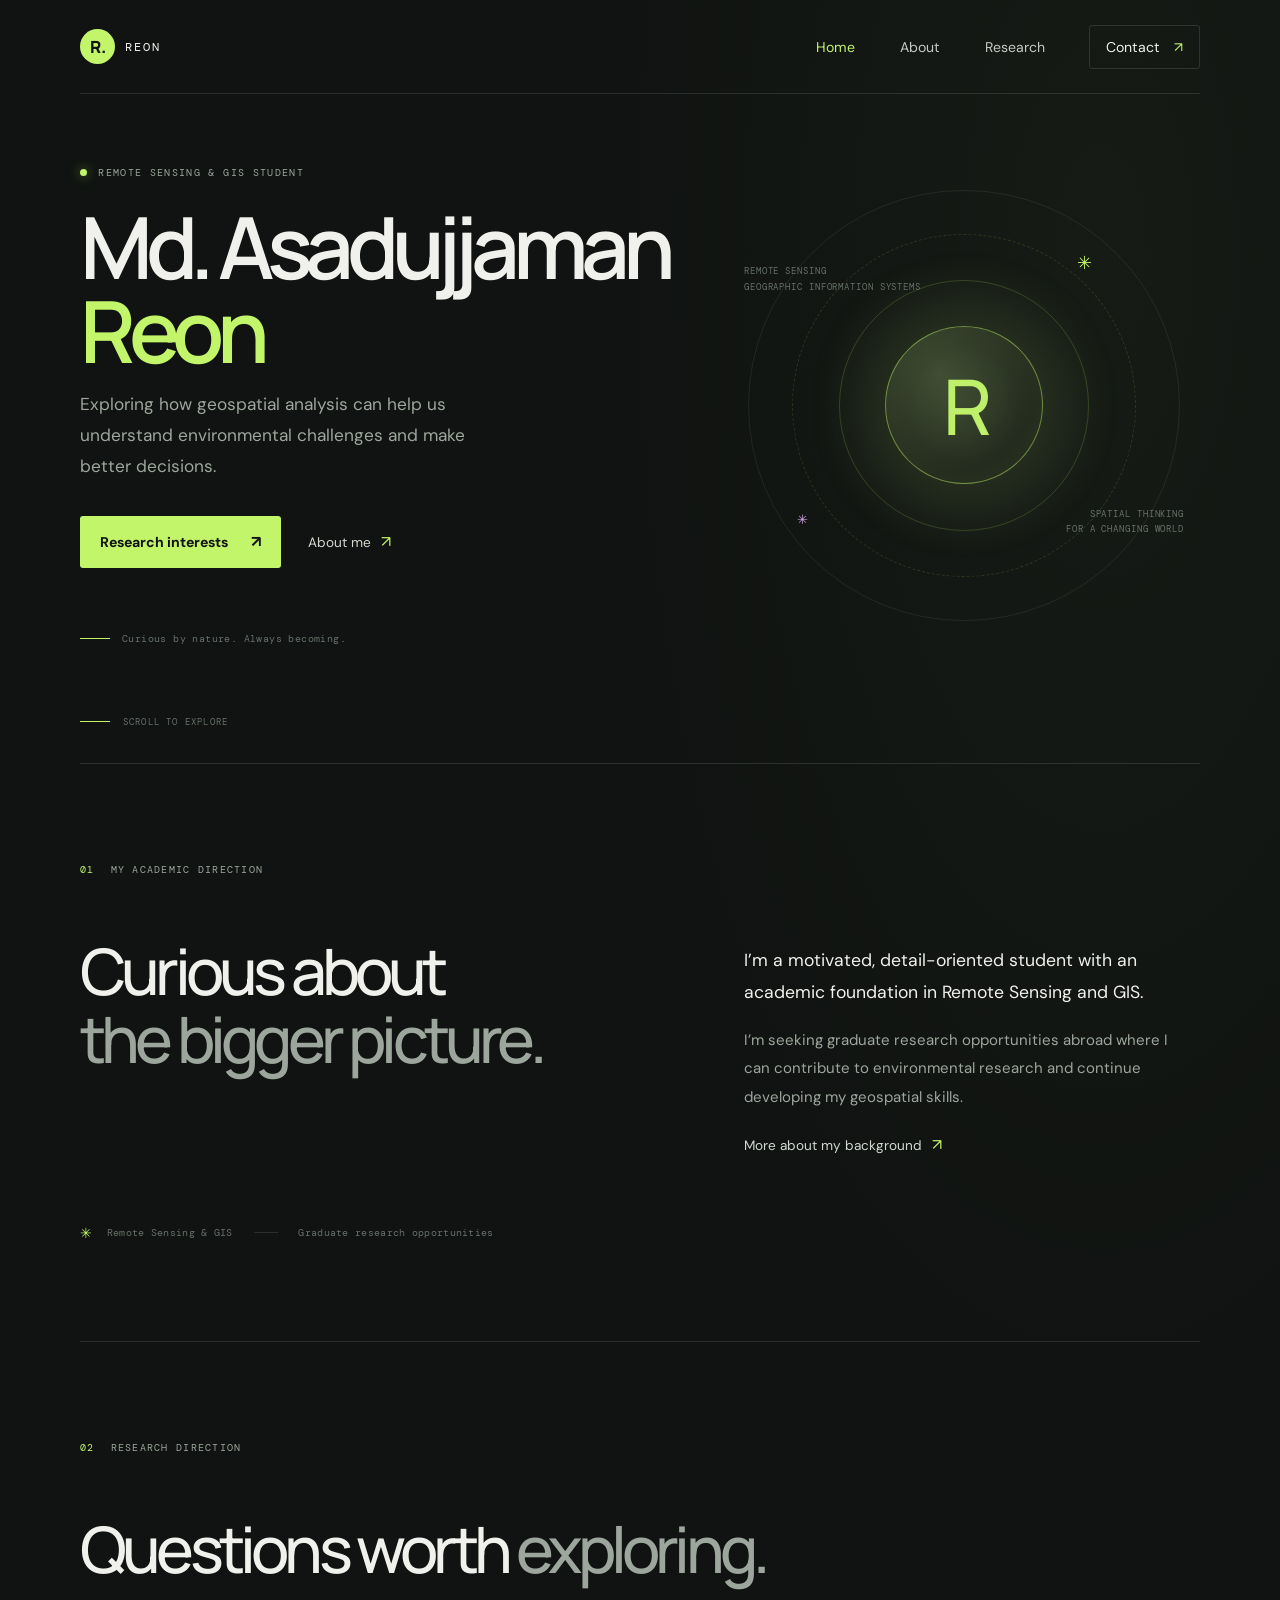
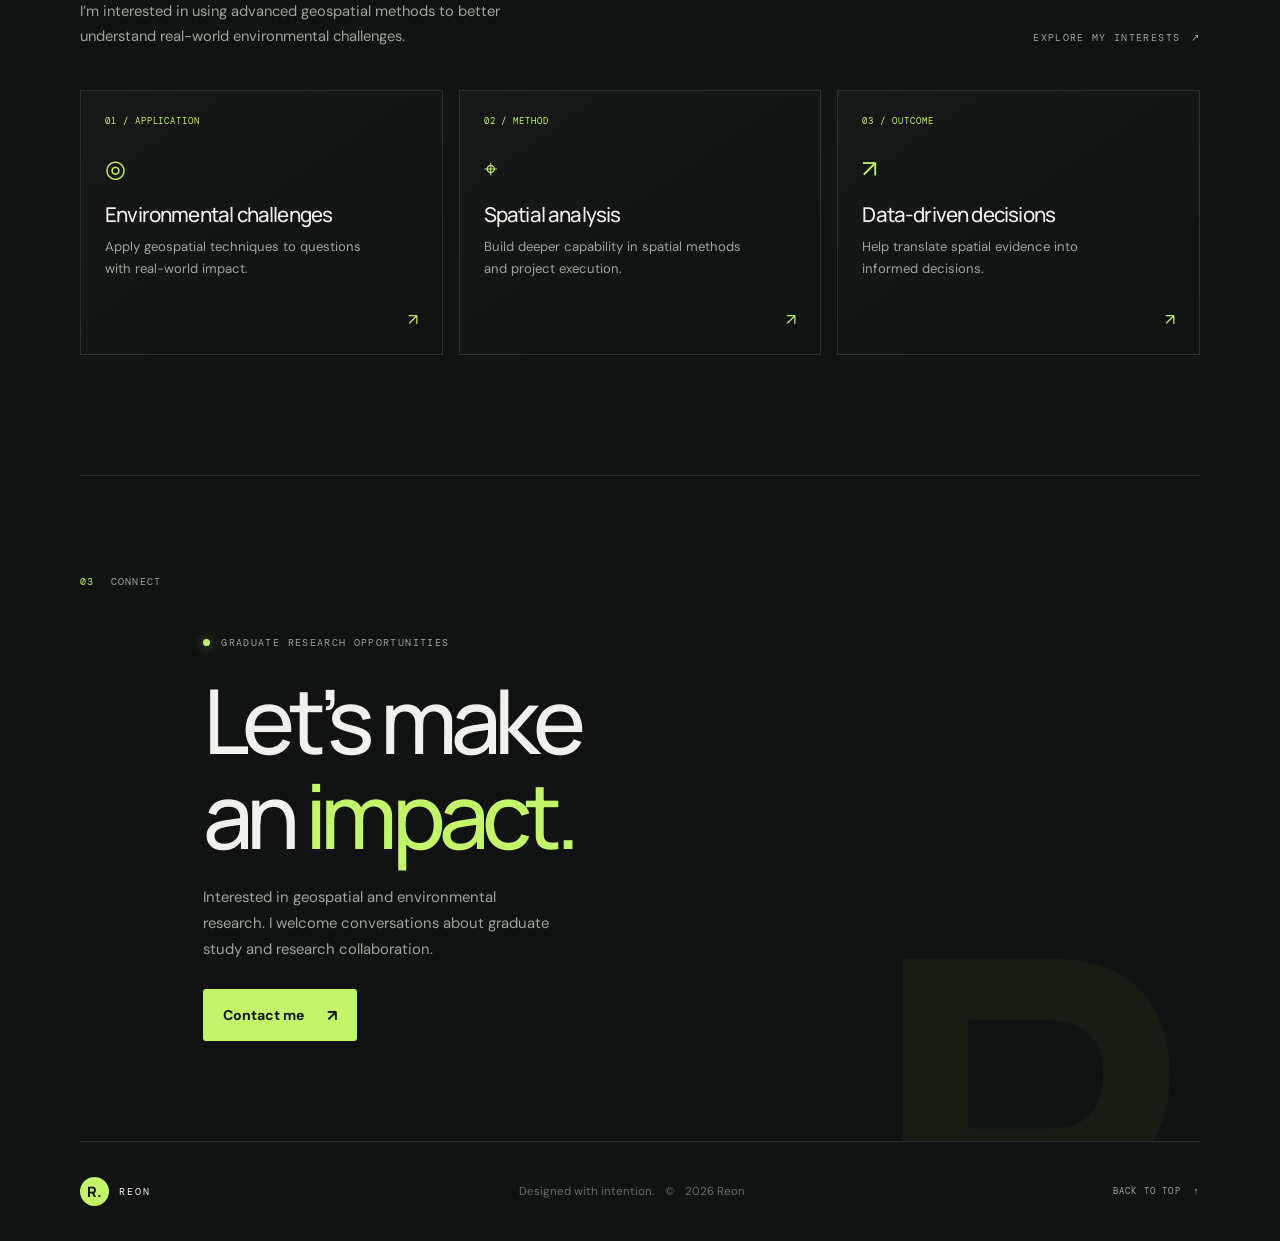
==== index.html @ 2325795f "Create personal GIS portfolio Co-authored-by: Copilot <223556219+Copilot@users.noreply.github.com>" ====
<!doctype html>
<html lang="en">
  <head>
    <meta charset="UTF-8" />
    <meta name="viewport" content="width=device-width, initial-scale=1.0" />
    <meta
      name="description"
      content="The personal portfolio of Md. Asadujjaman Reon."
    />
    <meta name="theme-color" content="#101311" />
    <title>Md. Asadujjaman Reon — Personal Portfolio</title>
    <link rel="preconnect" href="https://fonts.googleapis.com" />
    <link rel="preconnect" href="https://fonts.gstatic.com" crossorigin />
    <link
      href="https://fonts.googleapis.com/css2?family=DM+Mono:wght@400;500&family=DM+Sans:wght@400;500;600;700&family=Manrope:wght@400;500;600;700;800&display=swap"
      rel="stylesheet"
    />
    <link rel="stylesheet" href="styles.css" />
    <script src="script.js" defer></script>
  </head>
  <body>
    <a class="skip-link" href="#main">Skip to content</a>
    <header class="site-header">
      <a class="wordmark" href="index.html" aria-label="Reon, home">
        <span class="wordmark-mark">R.</span>
        <span class="wordmark-name">REON</span>
      </a>
      <button
        class="menu-toggle"
        type="button"
        aria-expanded="false"
        aria-controls="primary-navigation"
        aria-label="Open navigation"
      >
        <span></span>
        <span></span>
      </button>
      <nav class="navigation" id="primary-navigation" aria-label="Main navigation">
        <a href="index.html" aria-current="page">Home</a>
        <a href="about.html">About</a>
        <a href="research.html">Research</a>
        <a class="nav-contact" href="contact.html">Contact <span aria-hidden="true">↗</span></a>
      </nav>
    </header>

    <main id="main">
      <section class="hero section-wrap" id="home" aria-labelledby="hero-title">
        <div class="hero-copy">
          <p class="eyebrow"><span class="status-dot"></span> REMOTE SENSING &amp; GIS STUDENT</p>
          <h1 id="hero-title">Md. Asadujjaman <span>Reon</span></h1>
          <p class="hero-intro">
            Exploring how geospatial analysis can help us understand
            environmental challenges and make better decisions.
          </p>
          <div class="hero-actions">
            <a class="button button-primary" href="research.html">
              Research interests <span aria-hidden="true">↗</span>
            </a>
            <a class="text-link" href="about.html">About me <span aria-hidden="true">↗</span></a>
          </div>
          <div class="hero-note">
            <span class="note-line"></span>
            <span>Curious by nature. Always becoming.</span>
          </div>
        </div>
        <div class="hero-art" aria-hidden="true">
          <div class="art-orbit orbit-one"></div>
          <div class="art-orbit orbit-two"></div>
          <div class="art-orbit orbit-three"></div>
          <div class="art-core"><span>R</span></div>
          <span class="art-star star-one">✳</span>
          <span class="art-star star-two">✳</span>
          <span class="art-coordinate">REMOTE SENSING<br />GEOGRAPHIC INFORMATION SYSTEMS</span>
          <span class="art-caption">SPATIAL THINKING<br />FOR A CHANGING WORLD</span>
        </div>
        <a class="scroll-cue" href="#profile">
          <span class="scroll-cue-line"></span>
          SCROLL TO EXPLORE
        </a>
      </section>

      <section class="about section-wrap section-border" id="profile" aria-labelledby="about-title">
        <div class="section-label">
          <span class="section-index">01</span>
          <span>MY ACADEMIC DIRECTION</span>
        </div>
        <div class="about-content">
          <h2 id="about-title">
            Curious about<br />
            <span>the bigger picture.</span>
          </h2>
          <div class="about-copy">
            <p class="about-lead">
              I’m a motivated, detail-oriented student with an academic
              foundation in Remote Sensing and GIS.
            </p>
            <p>
              I’m seeking graduate research opportunities abroad where I can
              contribute to environmental research and continue developing my
              geospatial skills.
            </p>
            <a class="text-link" href="about.html">More about my background <span aria-hidden="true">↗</span></a>
          </div>
        </div>
        <div class="about-footnote">
          <span class="footnote-mark">✳</span>
          <span>Remote Sensing &amp; GIS</span>
          <span class="footnote-divider"></span>
          <span>Graduate research opportunities</span>
        </div>
      </section>

      <section class="work section-wrap section-border" id="work" aria-labelledby="work-title">
        <div class="section-label">
          <span class="section-index">02</span>
          <span>RESEARCH DIRECTION</span>
        </div>
        <div class="work-heading">
          <div>
            <h2 id="work-title">Questions worth <span>exploring.</span></h2>
            <p class="section-description">
              I’m interested in using advanced geospatial methods to better
              understand real-world environmental challenges.
            </p>
          </div>
          <a class="work-count research-link" href="research.html">
            EXPLORE MY INTERESTS <span aria-hidden="true">↗</span>
          </a>
        </div>
        <div class="focus-grid">
          <a class="focus-card" href="research.html#environment">
            <span class="focus-index">01 / APPLICATION</span>
            <span class="focus-icon" aria-hidden="true">◎</span>
            <h3>Environmental challenges</h3>
            <p>Apply geospatial techniques to questions with real-world impact.</p>
            <span class="focus-arrow" aria-hidden="true">↗</span>
          </a>
          <a class="focus-card" href="research.html#spatial-analysis">
            <span class="focus-index">02 / METHOD</span>
            <span class="focus-icon" aria-hidden="true">⌖</span>
            <h3>Spatial analysis</h3>
            <p>Build deeper capability in spatial methods and project execution.</p>
            <span class="focus-arrow" aria-hidden="true">↗</span>
          </a>
          <a class="focus-card" href="research.html#decision-support">
            <span class="focus-index">03 / OUTCOME</span>
            <span class="focus-icon" aria-hidden="true">↗</span>
            <h3>Data-driven decisions</h3>
            <p>Help translate spatial evidence into informed decisions.</p>
            <span class="focus-arrow" aria-hidden="true">↗</span>
          </a>
        </div>
      </section>

      <section class="contact section-wrap" id="contact" aria-labelledby="contact-title">
        <div class="section-label">
          <span class="section-index">03</span>
          <span>CONNECT</span>
        </div>
        <div class="contact-content">
          <p class="eyebrow"><span class="status-dot"></span> GRADUATE RESEARCH OPPORTUNITIES</p>
          <h2 id="contact-title">Let’s make<br />an <span>impact.</span></h2>
          <p class="contact-copy">
            Interested in geospatial and environmental research. I welcome
            conversations about graduate study and research collaboration.
          </p>
          <a class="button button-primary contact-button" href="contact.html">
            Contact me <span aria-hidden="true">↗</span>
          </a>
        </div>
        <div class="contact-decoration" aria-hidden="true">R.</div>
      </section>
    </main>

    <footer class="site-footer section-wrap">
      <a class="wordmark footer-wordmark" href="index.html">
        <span class="wordmark-mark">R.</span>
        <span class="wordmark-name">REON</span>
      </a>
      <p>Designed with intention. <span>© <span id="current-year"></span> Reon</span></p>
      <a class="back-to-top" href="#home">BACK TO TOP <span aria-hidden="true">↑</span></a>
    </footer>
  </body>
</html>
---- styles.css ----
:root {
  color-scheme: dark;
  --background: #101311;
  --surface: #171b18;
  --surface-light: #202521;
  --text: #f0f1ec;
  --muted: #9da69d;
  --subtle: #667068;
  --accent: #c3f56a;
  --accent-dark: #a4d94c;
  --line: rgba(235, 243, 230, 0.12);
  --mono: "DM Mono", monospace;
  --sans: "DM Sans", sans-serif;
  --display: "Manrope", sans-serif;
}

* {
  box-sizing: border-box;
}

html {
  scroll-behavior: smooth;
  scroll-padding-top: 6rem;
}

body {
  margin: 0;
  background:
    radial-gradient(ellipse at 86% 9%, rgba(108, 132, 85, 0.07), transparent 30rem),
    var(--background);
  color: var(--text);
  font-family: var(--sans);
  -webkit-font-smoothing: antialiased;
}

::selection {
  background: var(--accent);
  color: var(--background);
}

a {
  color: inherit;
  text-decoration: none;
}

button,
a {
  -webkit-tap-highlight-color: transparent;
}

a:focus-visible,
button:focus-visible {
  outline: 2px solid var(--accent);
  outline-offset: 5px;
}

.skip-link {
  position: fixed;
  z-index: 20;
  top: 0.8rem;
  left: 0.8rem;
  padding: 0.75rem 1rem;
  transform: translateY(-160%);
  background: var(--accent);
  color: var(--background);
  font-weight: 700;
}

.skip-link:focus {
  transform: translateY(0);
}

.section-wrap,
.site-header {
  width: min(1120px, calc(100% - 64px));
  margin-inline: auto;
}

.site-header {
  position: relative;
  z-index: 5;
  display: flex;
  height: 94px;
  align-items: center;
  justify-content: space-between;
  border-bottom: 1px solid var(--line);
}

.wordmark {
  display: inline-flex;
  align-items: center;
  gap: 0.6rem;
}

.wordmark-mark {
  display: grid;
  width: 35px;
  height: 35px;
  place-items: center;
  border-radius: 50%;
  background: var(--accent);
  color: var(--background);
  font-family: var(--display);
  font-size: 1.05rem;
  font-weight: 800;
}

.wordmark-name {
  font-family: var(--mono);
  font-size: 0.75rem;
  letter-spacing: 0.19em;
}

.navigation {
  display: flex;
  align-items: center;
  gap: 2.8rem;
  color: #c4cac3;
  font-size: 0.88rem;
}

.navigation a,
.text-link,
.back-to-top {
  transition: color 180ms ease;
}

.navigation a:hover,
.text-link:hover,
.back-to-top:hover {
  color: var(--accent);
}

.navigation a[aria-current="page"] {
  color: var(--accent);
}

.navigation .nav-contact {
  padding: 0.75rem 1rem;
  border: 1px solid var(--line);
  border-radius: 3px;
  color: var(--text);
}

.nav-contact span {
  margin-left: 0.6rem;
  color: var(--accent);
}

.menu-toggle {
  display: none;
}

.hero {
  position: relative;
  display: grid;
  min-height: 655px;
  grid-template-columns: 1.1fr 0.9fr;
  align-items: center;
  padding-block: 4.5rem 6rem;
}

.hero-copy {
  position: relative;
  z-index: 1;
  padding-bottom: 1.4rem;
}

.eyebrow,
.section-label,
.work-count,
.project-meta,
.project-link,
.project-visual-caption,
.scroll-cue,
.back-to-top {
  font-family: var(--mono);
  font-size: 0.65rem;
  letter-spacing: 0.13em;
}

.eyebrow {
  display: flex;
  align-items: center;
  gap: 0.7rem;
  color: var(--muted);
}

.status-dot {
  display: inline-block;
  width: 7px;
  height: 7px;
  flex: 0 0 auto;
  border-radius: 50%;
  background: var(--accent);
  box-shadow: 0 0 12px rgba(195, 245, 106, 0.55);
}

h1,
h2,
h3,
p {
  margin-top: 0;
}

.hero h1 {
  max-width: 720px;
  margin: 1.6rem 0 1rem;
  font-family: var(--display);
  font-size: clamp(3.6rem, 6.7vw, 6.15rem);
  font-weight: 600;
  letter-spacing: -0.085em;
  line-height: 0.98;
}

.hero h1 span,
h2 span {
  color: var(--accent);
}

.hero-intro {
  max-width: 390px;
  margin-bottom: 2.1rem;
  color: var(--muted);
  font-size: 1.08rem;
  line-height: 1.8;
}

.hero-actions {
  display: flex;
  align-items: center;
  gap: 1.7rem;
}

.button {
  display: inline-flex;
  min-height: 52px;
  align-items: center;
  justify-content: center;
  gap: 1.4rem;
  padding: 0 1.2rem;
  border: 1px solid transparent;
  border-radius: 3px;
  font-size: 0.88rem;
  font-weight: 700;
  transition: background 180ms ease, transform 180ms ease;
}

.button:hover {
  transform: translateY(-2px);
}

.button-primary {
  background: var(--accent);
  color: var(--background);
}

.button-primary:hover {
  background: var(--accent-dark);
}

.button span,
.text-link span {
  font-size: 1rem;
}

.text-link {
  color: #d3d8d1;
  font-size: 0.85rem;
}

.text-link span {
  margin-left: 0.35rem;
  color: var(--accent);
}

.hero-note {
  display: flex;
  align-items: center;
  gap: 0.75rem;
  margin-top: 4rem;
  color: var(--subtle);
  font-family: var(--mono);
  font-size: 0.63rem;
  letter-spacing: 0.04em;
}

.note-line {
  width: 30px;
  height: 1px;
  background: var(--accent);
}

.hero-art {
  position: relative;
  display: grid;
  width: min(100%, 440px);
  aspect-ratio: 1;
  justify-self: end;
  place-items: center;
  margin: 0 1rem 1.4rem 0;
}

.hero-art::before {
  position: absolute;
  width: 68%;
  height: 68%;
  border-radius: 50%;
  background: radial-gradient(circle, rgba(162, 202, 110, 0.14), transparent 70%);
  content: "";
}

.art-orbit {
  position: absolute;
  border: 1px solid rgba(195, 245, 106, 0.18);
  border-radius: 50%;
}

.orbit-one {
  width: 57%;
  height: 57%;
}

.orbit-two {
  width: 78%;
  height: 78%;
  border-style: dashed;
  border-color: rgba(195, 245, 106, 0.14);
}

.orbit-three {
  width: 98%;
  height: 98%;
  border-color: rgba(235, 243, 230, 0.08);
}

.art-core {
  display: grid;
  width: 36%;
  height: 36%;
  place-items: center;
  border: 1px solid rgba(195, 245, 106, 0.48);
  border-radius: 50%;
  background: radial-gradient(circle at 34% 30%, #35402d, #171c17 67%);
  box-shadow: 0 0 90px rgba(166, 217, 101, 0.13), inset 0 0 30px rgba(195, 245, 106, 0.07);
}

.art-core span {
  color: var(--accent);
  font-family: var(--display);
  font-size: 4.8rem;
  font-weight: 500;
  letter-spacing: -0.1em;
}

.art-star {
  position: absolute;
  color: var(--accent);
}

.star-one {
  top: 15%;
  right: 21%;
  font-size: 1.15rem;
}

.star-two {
  bottom: 22%;
  left: 12%;
  color: #d0a6e8;
  font-size: 0.8rem;
}

.art-coordinate,
.art-caption {
  position: absolute;
  color: var(--subtle);
  font-family: var(--mono);
  font-size: 0.56rem;
  letter-spacing: 0.1em;
  line-height: 1.7;
}

.art-coordinate {
  top: 18%;
  left: 0;
}

.art-caption {
  right: 0;
  bottom: 20%;
  text-align: right;
}

.scroll-cue {
  position: absolute;
  bottom: 2.2rem;
  left: 0;
  display: flex;
  align-items: center;
  gap: 0.8rem;
  color: var(--subtle);
  font-size: 0.58rem;
}

.scroll-cue-line {
  display: inline-block;
  width: 30px;
  height: 1px;
  background: var(--accent);
}

.section-border {
  border-top: 1px solid var(--line);
}

.about,
.work,
.contact {
  position: relative;
  padding-block: 6.2rem;
}

.section-label {
  display: flex;
  align-items: center;
  gap: 1rem;
  color: var(--muted);
  font-size: 0.61rem;
}

.section-index {
  color: var(--accent);
}

.about-content {
  display: grid;
  grid-template-columns: 1fr 0.78fr;
  gap: 5rem;
  margin: 3.8rem 0 4.3rem;
}

h2 {
  margin-bottom: 0;
  font-family: var(--display);
  font-size: clamp(2.8rem, 5vw, 4.8rem);
  font-weight: 500;
  letter-spacing: -0.075em;
  line-height: 1.06;
}

.about-content h2 span {
  color: var(--muted);
}

.about-copy {
  max-width: 445px;
  padding-top: 0.5rem;
}

.about-copy p {
  color: var(--muted);
  font-size: 0.94rem;
  line-height: 1.9;
}

.about-copy .about-lead {
  color: var(--text);
  font-size: 1.1rem;
  line-height: 1.8;
}

.about-copy .text-link {
  display: inline-block;
  margin-top: 0.45rem;
}

.about-footnote {
  display: flex;
  align-items: center;
  gap: 0.9rem;
  color: var(--subtle);
  font-family: var(--mono);
  font-size: 0.63rem;
  letter-spacing: 0.03em;
}

.footnote-mark {
  color: var(--accent);
  font-size: 0.9rem;
}

.footnote-divider {
  width: 24px;
  height: 1px;
  margin-inline: 0.4rem;
  background: var(--line);
}

.work {
  padding-bottom: 7.5rem;
}

.work-heading {
  display: flex;
  align-items: end;
  justify-content: space-between;
  gap: 2rem;
  margin: 3.8rem 0 2.6rem;
}

.work-heading h2 {
  font-size: clamp(2.8rem, 5vw, 4.25rem);
}

.work-heading h2 span {
  color: var(--muted);
}

.section-description {
  max-width: 440px;
  margin: 1rem 0 0;
  color: var(--muted);
  font-size: 0.92rem;
  line-height: 1.7;
}

.work-count {
  display: flex;
  align-items: center;
  gap: 0.65rem;
  padding-bottom: 0.3rem;
  color: var(--muted);
  white-space: nowrap;
}

.work-count .status-dot {
  width: 6px;
  height: 6px;
}

.project-card {
  display: grid;
  min-height: 310px;
  grid-template-columns: 1.1fr 0.9fr;
  border: 1px solid var(--line);
  background: linear-gradient(110deg, rgba(255, 255, 255, 0.018), transparent 70%);
}

.project-visual {
  position: relative;
  display: grid;
  min-height: 310px;
  overflow: hidden;
  place-items: center;
  background:
    radial-gradient(ellipse at 50% 50%, rgba(151, 185, 105, 0.13), transparent 60%),
    #141815;
}

.project-grid {
  position: absolute;
  inset: 0;
  background-image:
    linear-gradient(rgba(230, 239, 226, 0.035) 1px, transparent 1px),
    linear-gradient(90deg, rgba(230, 239, 226, 0.035) 1px, transparent 1px);
  background-position: center;
  background-size: 36px 36px;
  mask-image: radial-gradient(ellipse at center, black 5%, transparent 76%);
}

.project-shape {
  position: absolute;
  width: 120px;
  height: 120px;
  transform: rotate(45deg);
}

.shape-back {
  border: 1px solid rgba(195, 245, 106, 0.35);
  background: rgba(195, 245, 106, 0.03);
}

.shape-front {
  width: 84px;
  height: 84px;
  border: 1px solid rgba(195, 245, 106, 0.28);
  background: linear-gradient(145deg, rgba(195, 245, 106, 0.12), rgba(195, 245, 106, 0.015));
  box-shadow: 0 0 55px rgba(195, 245, 106, 0.1);
}

.project-symbol {
  position: relative;
  z-index: 1;
  color: var(--accent);
  font-size: 1.7rem;
  font-weight: 300;
}

.project-visual-caption {
  position: absolute;
  bottom: 1.4rem;
  color: var(--subtle);
  font-size: 0.56rem;
}

.project-info {
  align-self: center;
  padding: 3rem 3.3rem;
}

.project-meta {
  display: flex;
  justify-content: space-between;
  color: var(--accent);
  font-size: 0.58rem;
}

.project-info h3 {
  margin: 1.4rem 0 0.7rem;
  font-family: var(--display);
  font-size: 1.55rem;
  font-weight: 500;
  letter-spacing: -0.045em;
  line-height: 1.3;
}

.project-info p {
  margin-bottom: 1.5rem;
  color: var(--muted);
  font-size: 0.84rem;
  line-height: 1.8;
}

.project-link {
  color: var(--subtle);
  font-size: 0.58rem;
}

.project-link span {
  margin-left: 0.5rem;
  color: var(--accent);
}

.contact {
  min-height: 470px;
  overflow: hidden;
  border-top: 1px solid var(--line);
}

.contact-content {
  position: relative;
  z-index: 1;
  width: 65%;
  margin: 3rem 0 0 11%;
}

.contact-content .eyebrow {
  margin-bottom: 1.5rem;
}

.contact h2 {
  font-size: clamp(3.6rem, 7vw, 6rem);
}

.contact-copy {
  max-width: 350px;
  margin: 1.3rem 0 1.7rem;
  color: var(--muted);
  font-size: 0.93rem;
  line-height: 1.75;
}

.contact-button {
  min-width: 150px;
}

.contact-decoration {
  position: absolute;
  right: -3%;
  bottom: -34%;
  color: rgba(195, 245, 106, 0.035);
  font-family: var(--display);
  font-size: clamp(20rem, 38vw, 35rem);
  font-weight: 800;
  letter-spacing: -0.12em;
  line-height: 1;
  pointer-events: none;
}

.site-footer {
  display: flex;
  min-height: 100px;
  align-items: center;
  justify-content: space-between;
  border-top: 1px solid var(--line);
}

.footer-wordmark .wordmark-mark {
  width: 29px;
  height: 29px;
  font-size: 0.9rem;
}

.footer-wordmark .wordmark-name {
  font-size: 0.65rem;
}

.site-footer p {
  margin: 0;
  color: var(--subtle);
  font-size: 0.72rem;
}

.site-footer p span {
  margin-left: 0.5rem;
}

.back-to-top {
  color: var(--muted);
  font-size: 0.57rem;
}

.back-to-top span {
  margin-left: 0.4rem;
  color: var(--accent);
}

.page-hero {
  padding-block: 7rem 6.5rem;
}

.page-hero h1 {
  max-width: 930px;
  margin: 1.6rem 0 1.5rem;
  font-family: var(--display);
  font-size: clamp(3.5rem, 7.3vw, 6.2rem);
  font-weight: 600;
  letter-spacing: -0.085em;
  line-height: 1.02;
}

.page-hero h1 span,
.page-section h2 span,
.contact-panel h2 span {
  color: var(--accent);
}

.page-lead {
  max-width: 690px;
  margin: 0;
  color: var(--muted);
  font-size: 1.12rem;
  line-height: 1.8;
}

.page-section {
  padding-block: 5rem 6rem;
}

.page-split {
  display: grid;
  grid-template-columns: 1fr 0.82fr;
  align-items: start;
  gap: 5rem;
  margin-top: 3.5rem;
}

.page-split h2,
.page-section .section-heading {
  font-size: clamp(2.7rem, 4.7vw, 4.25rem);
}

.page-copy p {
  color: var(--muted);
  font-size: 0.96rem;
  line-height: 1.9;
}

.page-copy p:first-child {
  color: #d7dcd5;
}

.page-copy .text-link {
  display: inline-block;
  margin-top: 0.5rem;
}

.page-section .section-heading {
  margin: 2.7rem 0;
}

.profile-grid,
.research-grid {
  display: grid;
  grid-template-columns: repeat(3, minmax(0, 1fr));
  gap: 1rem;
  margin-top: 2.7rem;
}

.profile-card,
.research-card {
  position: relative;
  min-height: 225px;
  padding: 1.6rem;
  border: 1px solid var(--line);
  background: linear-gradient(145deg, rgba(255, 255, 255, 0.025), transparent 80%);
}

.focus-index {
  color: var(--accent);
  font-family: var(--mono);
  font-size: 0.59rem;
  letter-spacing: 0.1em;
}

.profile-card h3,
.research-card h3 {
  margin: 2.5rem 0 0.65rem;
  font-family: var(--display);
  font-size: 1.28rem;
  font-weight: 500;
  letter-spacing: -0.045em;
}

.profile-card p,
.research-card > p:last-child {
  margin-bottom: 0;
  color: var(--muted);
  font-size: 0.84rem;
  line-height: 1.8;
}

.page-button {
  margin-top: 2rem;
}

.focus-grid {
  display: grid;
  grid-template-columns: repeat(3, minmax(0, 1fr));
  gap: 1rem;
}

.focus-card {
  position: relative;
  display: flex;
  min-height: 265px;
  flex-direction: column;
  align-items: flex-start;
  padding: 1.5rem;
  border: 1px solid var(--line);
  background: linear-gradient(145deg, rgba(255, 255, 255, 0.025), transparent 80%);
  transition: border-color 180ms ease, transform 180ms ease;
}

.focus-card:hover {
  transform: translateY(-4px);
  border-color: rgba(195, 245, 106, 0.4);
}

.focus-icon {
  margin-top: 1.6rem;
  color: var(--accent);
  font-size: 1.5rem;
}

.focus-card h3 {
  margin: 1rem 0 0.5rem;
  font-family: var(--display);
  font-size: 1.28rem;
  font-weight: 500;
  letter-spacing: -0.04em;
}

.focus-card p {
  max-width: 270px;
  margin-bottom: 1.3rem;
  color: var(--muted);
  font-size: 0.82rem;
  line-height: 1.7;
}

.focus-arrow {
  position: absolute;
  right: 1.5rem;
  bottom: 1.5rem;
  color: var(--accent);
}

.research-card {
  min-height: 280px;
  scroll-margin-top: 6rem;
}

.research-number {
  position: absolute;
  top: 1rem;
  right: 1.2rem;
  color: rgba(195, 245, 106, 0.2);
  font-family: var(--display);
  font-size: 2.2rem;
  letter-spacing: -0.08em;
}

.research-card .focus-index {
  margin: 1.8rem 0 0;
}

.research-card h3 {
  margin-top: 1.2rem;
}

.research-approach {
  padding-block: 5rem 7rem;
  border-top: 1px solid var(--line);
}

.contact-panel {
  display: grid;
  grid-template-columns: 1fr 0.52fr;
  gap: 4rem;
  padding-block: 5rem 7rem;
}

.contact-details h2 {
  max-width: 620px;
  margin: 3rem 0 1.2rem;
  font-size: clamp(2.8rem, 5vw, 4.5rem);
}

.contact-details > p {
  max-width: 500px;
  color: var(--muted);
  font-size: 0.94rem;
  line-height: 1.8;
}

.email-link {
  display: flex;
  width: fit-content;
  align-items: center;
  gap: 1rem;
  margin-top: 2rem;
  color: var(--accent);
  font-family: var(--mono);
  font-size: clamp(0.9rem, 2vw, 1.15rem);
}

.email-link span:last-child {
  font-family: var(--sans);
}

.contact-side {
  align-self: end;
  padding: 1.5rem;
  border: 1px solid var(--line);
  background: var(--surface);
}

.contact-side p {
  margin: 1.2rem 0;
  color: #d6dbd4;
  font-size: 0.9rem;
  line-height: 2;
}

.contact-side .text-link {
  font-size: 0.78rem;
}

@media (max-width: 800px) {
  .section-wrap,
  .site-header {
    width: min(100% - 44px, 620px);
  }

  .site-header {
    height: 78px;
  }

  .navigation {
    gap: 1.5rem;
  }

  .hero {
    min-height: auto;
    grid-template-columns: 1fr 0.7fr;
    padding-block: 5.2rem 6rem;
  }

  .hero h1 {
    font-size: clamp(3.5rem, 9vw, 5rem);
  }

  .hero-art {
    width: 100%;
    margin-right: 0;
  }

  .art-core span {
    font-size: 3.5rem;
  }

  .about,
  .work,
  .contact {
    padding-block: 5rem;
  }

  .about-content {
    gap: 2.5rem;
  }

  .page-split {
    gap: 2.5rem;
  }

  .project-card {
    grid-template-columns: 1fr 1fr;
  }

  .project-info {
    padding: 2rem;
  }

  .contact-content {
    margin-left: 5%;
  }

  .contact-panel {
    grid-template-columns: 1fr 0.7fr;
    gap: 2rem;
  }
}

@media (max-width: 600px) {
  .section-wrap,
  .site-header {
    width: calc(100% - 40px);
  }

  .site-header {
    height: 72px;
  }

  .menu-toggle {
    z-index: 2;
    display: flex;
    width: 42px;
    height: 42px;
    flex-direction: column;
    align-items: center;
    justify-content: center;
    gap: 6px;
    border: 1px solid var(--line);
    border-radius: 3px;
    background: transparent;
    cursor: pointer;
  }

  .menu-toggle span {
    width: 16px;
    height: 1px;
    background: var(--text);
    transition: transform 180ms ease;
  }

  .menu-toggle[aria-expanded="true"] span:first-child {
    transform: translateY(3.5px) rotate(45deg);
  }

  .menu-toggle[aria-expanded="true"] span:last-child {
    transform: translateY(-3.5px) rotate(-45deg);
  }

  .navigation {
    position: absolute;
    top: calc(100% + 1px);
    right: 0;
    left: 0;
    display: none;
    align-items: stretch;
    gap: 0;
    padding: 0.5rem 1rem 1rem;
    border: 1px solid var(--line);
    border-top: 0;
    background: #141815;
  }

  .navigation.is-open {
    display: flex;
    flex-direction: column;
  }

  .navigation a {
    padding: 0.9rem 0.2rem;
  }

  .navigation .nav-contact {
    margin-top: 0.5rem;
    padding: 0.85rem 0.7rem;
  }

  .hero {
    display: flex;
    min-height: unset;
    flex-direction: column;
    align-items: stretch;
    padding-block: 4.5rem 5.5rem;
  }

  .page-hero {
    padding-block: 4.5rem 4rem;
  }

  .page-hero h1 {
    font-size: clamp(2.7rem, 12vw, 4.7rem);
  }

  .hero-copy {
    padding: 0;
  }

  .hero h1 {
    max-width: 520px;
    margin-top: 1.4rem;
    font-size: clamp(3rem, 14vw, 5.2rem);
  }

  .hero-intro {
    max-width: 350px;
    font-size: 1rem;
  }

  .hero-actions {
    flex-wrap: wrap;
    gap: 1rem 1.4rem;
  }

  .hero-note {
    margin-top: 2.7rem;
  }

  .hero-art {
    width: min(82vw, 350px);
    align-self: center;
    margin: 2.6rem 0 0;
  }

  .art-coordinate {
    left: 2%;
  }

  .art-core span {
    font-size: 3.5rem;
  }

  .scroll-cue {
    bottom: 1.7rem;
  }

  .about,
  .work,
  .contact {
    padding-block: 4rem;
  }

  .about-content {
    grid-template-columns: 1fr;
    gap: 1.5rem;
    margin: 2.7rem 0 2.5rem;
  }

  .page-section {
    padding-block: 4rem;
  }

  .page-split {
    grid-template-columns: 1fr;
    gap: 1.5rem;
    margin-top: 2.7rem;
  }

  .page-split h2,
  .page-section .section-heading {
    font-size: clamp(2.7rem, 11vw, 3.8rem);
  }

  .profile-grid,
  .research-grid,
  .focus-grid {
    grid-template-columns: 1fr;
    gap: 0.8rem;
  }

  .profile-card,
  .research-card {
    min-height: 0;
    padding: 1.4rem;
  }

  .profile-card h3 {
    margin-top: 1.8rem;
  }

  .research-card .focus-index {
    margin-top: 1.1rem;
  }

  .research-card h3 {
    margin-top: 0.8rem;
  }

  .focus-card {
    min-height: 220px;
  }

  .contact-panel {
    grid-template-columns: 1fr;
    gap: 2.5rem;
    padding-block: 4rem 5rem;
  }

  .contact-details h2 {
    margin-top: 2.5rem;
    font-size: clamp(2.8rem, 11vw, 4rem);
  }

  .contact-side {
    align-self: stretch;
  }

  h2,
  .work-heading h2 {
    font-size: clamp(2.8rem, 12vw, 4rem);
  }

  .about-copy {
    max-width: 500px;
  }

  .about-footnote {
    flex-wrap: wrap;
    gap: 0.7rem;
    font-size: 0.58rem;
  }

  .footnote-divider {
    margin-inline: 0.15rem;
  }

  .work-heading {
    align-items: start;
    flex-direction: column;
    gap: 1.2rem;
    margin: 2.7rem 0 1.7rem;
  }

  .work-heading h2 {
    font-size: clamp(2.8rem, 11vw, 3.8rem);
  }

  .project-card {
    grid-template-columns: 1fr;
  }

  .project-visual {
    min-height: 235px;
  }

  .project-info {
    padding: 1.9rem 1.5rem 2rem;
  }

  .project-info h3 {
    font-size: 1.4rem;
  }

  .contact {
    min-height: 430px;
  }

  .contact-content {
    width: 100%;
    margin: 2.8rem 0 0;
  }

  .contact h2 {
    font-size: clamp(3.4rem, 15vw, 5.2rem);
  }

  .contact-decoration {
    right: -14%;
    bottom: -17%;
    font-size: 20rem;
  }

  .site-footer {
    min-height: 120px;
    flex-wrap: wrap;
    gap: 0.6rem 1rem;
    padding-block: 1.2rem;
  }

  .site-footer p {
    order: 1;
    width: 100%;
  }
}

@media (prefers-reduced-motion: reduce) {
  *,
  *::before,
  *::after {
    scroll-behavior: auto !important;
    transition-duration: 0.01ms !important;
  }
}
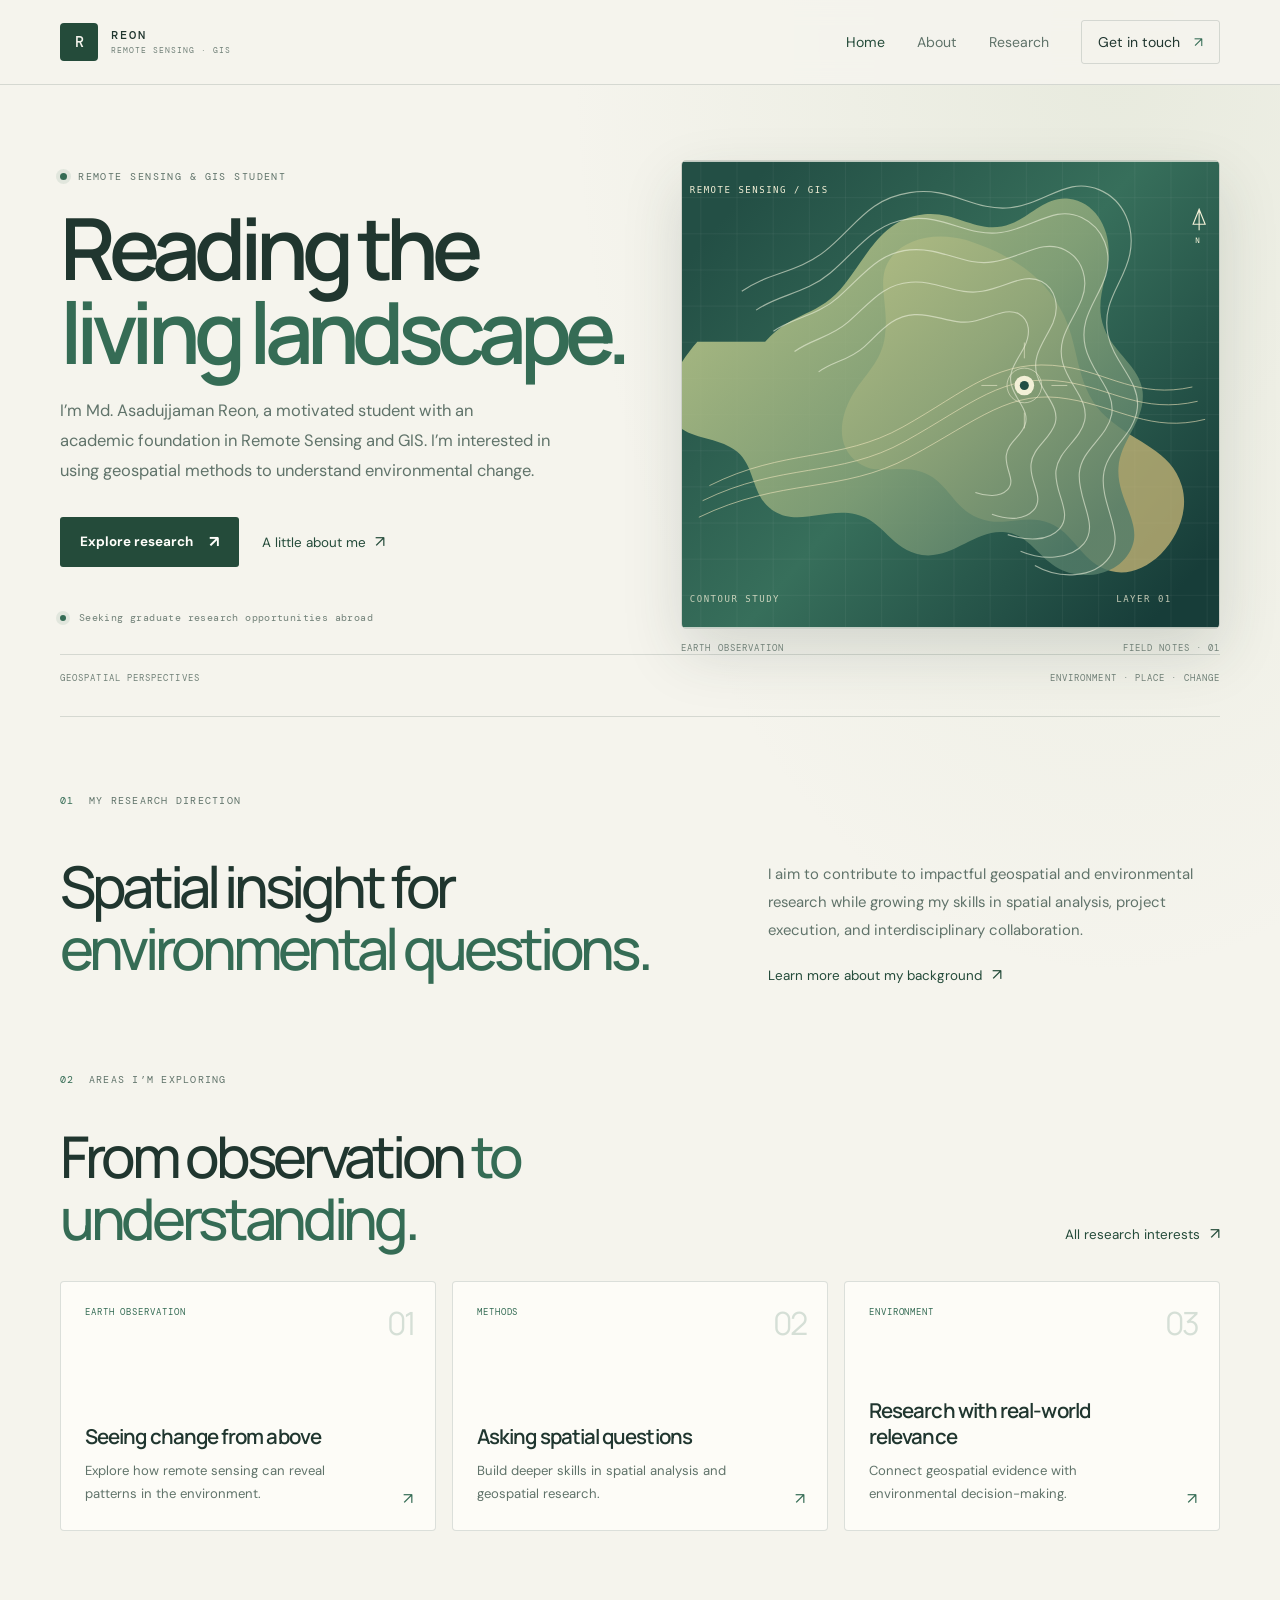
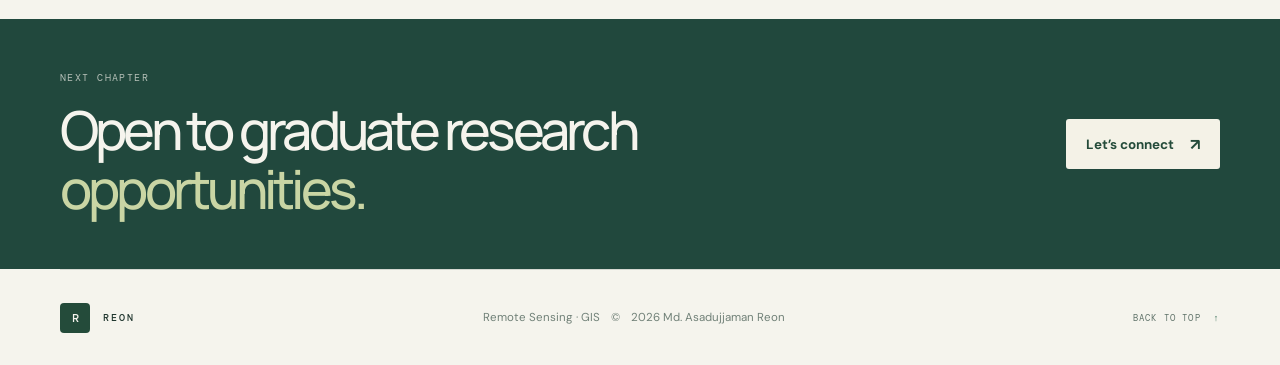
==== commit 7b91c287: "Redesign GIS portfolio with clean routes Co-authored-by: Copilot <223556219+Copilot@users.noreply.gi" ====
--- a/index.html
+++ b/index.html
@@ -3,182 +3,111 @@
   <head>
     <meta charset="UTF-8" />
     <meta name="viewport" content="width=device-width, initial-scale=1.0" />
-    <meta
-      name="description"
-      content="The personal portfolio of Md. Asadujjaman Reon."
-    />
-    <meta name="theme-color" content="#101311" />
-    <title>Md. Asadujjaman Reon — Personal Portfolio</title>
+    <meta name="description" content="Md. Asadujjaman Reon — Remote Sensing and GIS student interested in geospatial approaches to environmental research." />
+    <meta name="theme-color" content="#f5f4ed" />
+    <title>Md. Asadujjaman Reon — Remote Sensing &amp; GIS</title>
     <link rel="preconnect" href="https://fonts.googleapis.com" />
     <link rel="preconnect" href="https://fonts.gstatic.com" crossorigin />
-    <link
-      href="https://fonts.googleapis.com/css2?family=DM+Mono:wght@400;500&family=DM+Sans:wght@400;500;600;700&family=Manrope:wght@400;500;600;700;800&display=swap"
-      rel="stylesheet"
-    />
+    <link href="https://fonts.googleapis.com/css2?family=DM+Mono:wght@400;500&family=DM+Sans:wght@400;500;600;700&family=Manrope:wght@400;500;600;700;800&display=swap" rel="stylesheet" />
     <link rel="stylesheet" href="styles.css" />
     <script src="script.js" defer></script>
   </head>
   <body>
     <a class="skip-link" href="#main">Skip to content</a>
     <header class="site-header">
-      <a class="wordmark" href="index.html" aria-label="Reon, home">
-        <span class="wordmark-mark">R.</span>
-        <span class="wordmark-name">REON</span>
-      </a>
-      <button
-        class="menu-toggle"
-        type="button"
-        aria-expanded="false"
-        aria-controls="primary-navigation"
-        aria-label="Open navigation"
-      >
-        <span></span>
-        <span></span>
-      </button>
-      <nav class="navigation" id="primary-navigation" aria-label="Main navigation">
-        <a href="index.html" aria-current="page">Home</a>
-        <a href="about.html">About</a>
-        <a href="research.html">Research</a>
-        <a class="nav-contact" href="contact.html">Contact <span aria-hidden="true">↗</span></a>
-      </nav>
+      <div class="header-inner">
+        <a class="wordmark" href="./" aria-label="Reon, home">
+          <span class="wordmark-mark">R</span>
+          <span class="wordmark-copy"><span class="wordmark-name">REON</span><span class="wordmark-field">REMOTE SENSING · GIS</span></span>
+        </a>
+        <button class="menu-toggle" type="button" aria-expanded="false" aria-controls="primary-navigation" aria-label="Open navigation"><span></span><span></span></button>
+        <nav class="navigation" id="primary-navigation" aria-label="Main navigation">
+          <a href="./" aria-current="page">Home</a>
+          <a href="about/">About</a>
+          <a href="research/">Research</a>
+          <a class="nav-contact" href="contact/">Get in touch <span aria-hidden="true">↗</span></a>
+        </nav>
+      </div>
     </header>
 
     <main id="main">
-      <section class="hero section-wrap" id="home" aria-labelledby="hero-title">
-        <div class="hero-copy">
+      <section class="home-hero section-wrap" aria-labelledby="hero-title">
+        <div class="home-copy">
           <p class="eyebrow"><span class="status-dot"></span> REMOTE SENSING &amp; GIS STUDENT</p>
-          <h1 id="hero-title">Md. Asadujjaman <span>Reon</span></h1>
-          <p class="hero-intro">
-            Exploring how geospatial analysis can help us understand
-            environmental challenges and make better decisions.
+          <h1 id="hero-title">Reading the<br /><span>living landscape.</span></h1>
+          <p class="home-intro">
+            I’m Md. Asadujjaman Reon, a motivated student with an academic
+            foundation in Remote Sensing and GIS. I’m interested in using
+            geospatial methods to understand environmental change.
           </p>
           <div class="hero-actions">
-            <a class="button button-primary" href="research.html">
-              Research interests <span aria-hidden="true">↗</span>
-            </a>
-            <a class="text-link" href="about.html">About me <span aria-hidden="true">↗</span></a>
+            <a class="button button-primary" href="research/">Explore research <span aria-hidden="true">↗</span></a>
+            <a class="text-link" href="about/">A little about me <span aria-hidden="true">↗</span></a>
           </div>
-          <div class="hero-note">
-            <span class="note-line"></span>
-            <span>Curious by nature. Always becoming.</span>
-          </div>
+          <div class="availability-note"><span class="status-dot"></span> Seeking graduate research opportunities abroad</div>
         </div>
-        <div class="hero-art" aria-hidden="true">
-          <div class="art-orbit orbit-one"></div>
-          <div class="art-orbit orbit-two"></div>
-          <div class="art-orbit orbit-three"></div>
-          <div class="art-core"><span>R</span></div>
-          <span class="art-star star-one">✳</span>
-          <span class="art-star star-two">✳</span>
-          <span class="art-coordinate">REMOTE SENSING<br />GEOGRAPHIC INFORMATION SYSTEMS</span>
-          <span class="art-caption">SPATIAL THINKING<br />FOR A CHANGING WORLD</span>
-        </div>
-        <a class="scroll-cue" href="#profile">
-          <span class="scroll-cue-line"></span>
-          SCROLL TO EXPLORE
-        </a>
+        <figure class="geo-visual">
+          <img src="assets/topographic-field.svg" alt="Illustrated satellite-style map with topographic contours and a geospatial grid" />
+          <figcaption><span>EARTH OBSERVATION</span><span>FIELD NOTES · 01</span></figcaption>
+        </figure>
+        <div class="hero-foot"><span>GEOSPATIAL PERSPECTIVES</span><span>ENVIRONMENT · PLACE · CHANGE</span></div>
       </section>
 
-      <section class="about section-wrap section-border" id="profile" aria-labelledby="about-title">
-        <div class="section-label">
-          <span class="section-index">01</span>
-          <span>MY ACADEMIC DIRECTION</span>
-        </div>
-        <div class="about-content">
-          <h2 id="about-title">
-            Curious about<br />
-            <span>the bigger picture.</span>
-          </h2>
-          <div class="about-copy">
-            <p class="about-lead">
-              I’m a motivated, detail-oriented student with an academic
-              foundation in Remote Sensing and GIS.
+      <section class="intro-section section-wrap" aria-labelledby="intro-title">
+        <div class="section-label"><span class="section-index">01</span><span>MY RESEARCH DIRECTION</span></div>
+        <div class="intro-grid">
+          <h2 id="intro-title">Spatial insight for <span>environmental questions.</span></h2>
+          <div class="intro-copy">
+            <p>
+              I aim to contribute to impactful geospatial and environmental
+              research while growing my skills in spatial analysis, project
+              execution, and interdisciplinary collaboration.
             </p>
-            <p>
-              I’m seeking graduate research opportunities abroad where I can
-              contribute to environmental research and continue developing my
-              geospatial skills.
-            </p>
-            <a class="text-link" href="about.html">More about my background <span aria-hidden="true">↗</span></a>
+            <a class="text-link" href="about/">Learn more about my background <span aria-hidden="true">↗</span></a>
           </div>
-        </div>
-        <div class="about-footnote">
-          <span class="footnote-mark">✳</span>
-          <span>Remote Sensing &amp; GIS</span>
-          <span class="footnote-divider"></span>
-          <span>Graduate research opportunities</span>
         </div>
       </section>
 
-      <section class="work section-wrap section-border" id="work" aria-labelledby="work-title">
-        <div class="section-label">
-          <span class="section-index">02</span>
-          <span>RESEARCH DIRECTION</span>
+      <section class="interest-section section-wrap" aria-labelledby="interests-title">
+        <div class="section-label"><span class="section-index">02</span><span>AREAS I’M EXPLORING</span></div>
+        <div class="interest-heading">
+          <h2 id="interests-title">From observation <span>to understanding.</span></h2>
+          <a class="text-link" href="research/">All research interests <span aria-hidden="true">↗</span></a>
         </div>
-        <div class="work-heading">
-          <div>
-            <h2 id="work-title">Questions worth <span>exploring.</span></h2>
-            <p class="section-description">
-              I’m interested in using advanced geospatial methods to better
-              understand real-world environmental challenges.
-            </p>
-          </div>
-          <a class="work-count research-link" href="research.html">
-            EXPLORE MY INTERESTS <span aria-hidden="true">↗</span>
+        <div class="interest-grid">
+          <a class="interest-card" href="research/#earth-observation">
+            <span class="interest-number">01</span><span class="interest-tag">EARTH OBSERVATION</span>
+            <h3>Seeing change from above</h3>
+            <p>Explore how remote sensing can reveal patterns in the environment.</p>
+            <span class="interest-arrow" aria-hidden="true">↗</span>
           </a>
-        </div>
-        <div class="focus-grid">
-          <a class="focus-card" href="research.html#environment">
-            <span class="focus-index">01 / APPLICATION</span>
-            <span class="focus-icon" aria-hidden="true">◎</span>
-            <h3>Environmental challenges</h3>
-            <p>Apply geospatial techniques to questions with real-world impact.</p>
-            <span class="focus-arrow" aria-hidden="true">↗</span>
+          <a class="interest-card" href="research/#spatial-analysis">
+            <span class="interest-number">02</span><span class="interest-tag">METHODS</span>
+            <h3>Asking spatial questions</h3>
+            <p>Build deeper skills in spatial analysis and geospatial research.</p>
+            <span class="interest-arrow" aria-hidden="true">↗</span>
           </a>
-          <a class="focus-card" href="research.html#spatial-analysis">
-            <span class="focus-index">02 / METHOD</span>
-            <span class="focus-icon" aria-hidden="true">⌖</span>
-            <h3>Spatial analysis</h3>
-            <p>Build deeper capability in spatial methods and project execution.</p>
-            <span class="focus-arrow" aria-hidden="true">↗</span>
-          </a>
-          <a class="focus-card" href="research.html#decision-support">
-            <span class="focus-index">03 / OUTCOME</span>
-            <span class="focus-icon" aria-hidden="true">↗</span>
-            <h3>Data-driven decisions</h3>
-            <p>Help translate spatial evidence into informed decisions.</p>
-            <span class="focus-arrow" aria-hidden="true">↗</span>
+          <a class="interest-card" href="research/#environment">
+            <span class="interest-number">03</span><span class="interest-tag">ENVIRONMENT</span>
+            <h3>Research with real-world relevance</h3>
+            <p>Connect geospatial evidence with environmental decision-making.</p>
+            <span class="interest-arrow" aria-hidden="true">↗</span>
           </a>
         </div>
       </section>
 
-      <section class="contact section-wrap" id="contact" aria-labelledby="contact-title">
-        <div class="section-label">
-          <span class="section-index">03</span>
-          <span>CONNECT</span>
+      <section class="opportunity-band">
+        <div class="opportunity-inner section-wrap">
+          <div><p class="eyebrow">NEXT CHAPTER</p><h2>Open to graduate research <span>opportunities.</span></h2></div>
+          <a class="button button-light" href="contact/">Let’s connect <span aria-hidden="true">↗</span></a>
         </div>
-        <div class="contact-content">
-          <p class="eyebrow"><span class="status-dot"></span> GRADUATE RESEARCH OPPORTUNITIES</p>
-          <h2 id="contact-title">Let’s make<br />an <span>impact.</span></h2>
-          <p class="contact-copy">
-            Interested in geospatial and environmental research. I welcome
-            conversations about graduate study and research collaboration.
-          </p>
-          <a class="button button-primary contact-button" href="contact.html">
-            Contact me <span aria-hidden="true">↗</span>
-          </a>
-        </div>
-        <div class="contact-decoration" aria-hidden="true">R.</div>
       </section>
     </main>
 
     <footer class="site-footer section-wrap">
-      <a class="wordmark footer-wordmark" href="index.html">
-        <span class="wordmark-mark">R.</span>
-        <span class="wordmark-name">REON</span>
-      </a>
-      <p>Designed with intention. <span>© <span id="current-year"></span> Reon</span></p>
-      <a class="back-to-top" href="#home">BACK TO TOP <span aria-hidden="true">↑</span></a>
+      <a class="wordmark footer-wordmark" href="./"><span class="wordmark-mark">R</span><span class="wordmark-name">REON</span></a>
+      <p>Remote Sensing · GIS <span>© <span id="current-year"></span> Md. Asadujjaman Reon</span></p>
+      <a class="back-to-top" href="#main">BACK TO TOP <span aria-hidden="true">↑</span></a>
     </footer>
   </body>
 </html>
--- a/styles.css
+++ b/styles.css
@@ -1316,3 +1316,1080 @@
     transition-duration: 0.01ms !important;
   }
 }
+
+:root {
+  color-scheme: light;
+  --background: #f5f4ed;
+  --surface: #fffefa;
+  --surface-light: #e8ede5;
+  --text: #20362f;
+  --muted: #60736a;
+  --subtle: #718178;
+  --accent: #356c55;
+  --accent-dark: #244b3a;
+  --line: rgba(32, 54, 47, 0.15);
+}
+
+body {
+  background:
+    radial-gradient(ellipse at 87% 2%, rgba(162, 183, 142, 0.16), transparent 34rem),
+    var(--background);
+  color: var(--text);
+}
+
+h1,
+h2,
+h3 {
+  color: var(--text);
+}
+
+.site-header {
+  width: 100%;
+  height: auto;
+  margin: 0;
+  padding-inline: 32px;
+  border-bottom-color: var(--line);
+  background: rgba(245, 244, 237, 0.94);
+  backdrop-filter: blur(14px);
+}
+
+.header-inner {
+  display: flex;
+  width: min(1160px, 100%);
+  height: 84px;
+  align-items: center;
+  justify-content: space-between;
+  margin-inline: auto;
+}
+
+.wordmark {
+  gap: 0.8rem;
+}
+
+.wordmark-mark {
+  width: 38px;
+  height: 38px;
+  border-radius: 4px;
+  background: var(--accent-dark);
+  color: #f5f4ed;
+  font-family: var(--mono);
+  font-size: 0.95rem;
+  font-weight: 500;
+}
+
+.wordmark-copy {
+  display: flex;
+  flex-direction: column;
+  gap: 0.18rem;
+}
+
+.wordmark-name {
+  color: var(--text);
+  font-size: 0.72rem;
+  font-weight: 500;
+}
+
+.wordmark-field {
+  color: var(--subtle);
+  font-family: var(--mono);
+  font-size: 0.52rem;
+  letter-spacing: 0.12em;
+}
+
+.navigation {
+  gap: 2rem;
+  color: var(--muted);
+}
+
+.navigation a,
+.text-link,
+.back-to-top {
+  transition: color 180ms ease, background 180ms ease, border-color 180ms ease;
+}
+
+.navigation a[aria-current="page"] {
+  color: var(--accent-dark);
+}
+
+.navigation .nav-contact {
+  border-color: var(--line);
+  border-radius: 3px;
+  color: var(--text);
+}
+
+.navigation .nav-contact:hover {
+  border-color: var(--accent);
+}
+
+.menu-toggle {
+  border-color: var(--line);
+}
+
+.menu-toggle span {
+  background: var(--text);
+}
+
+.section-wrap {
+  width: min(1160px, calc(100% - 64px));
+}
+
+.eyebrow,
+.section-label,
+.interest-tag,
+.availability-note,
+.hero-foot,
+.geo-visual figcaption,
+.development-grid article > span,
+.back-to-top {
+  font-family: var(--mono);
+}
+
+.eyebrow {
+  color: var(--muted);
+  font-size: 0.64rem;
+  letter-spacing: 0.14em;
+}
+
+.status-dot {
+  background: var(--accent);
+  box-shadow: 0 0 0 4px rgba(53, 108, 85, 0.1);
+}
+
+.home-hero {
+  display: grid;
+  min-height: 610px;
+  grid-template-columns: 1fr 0.94fr;
+  align-items: center;
+  column-gap: 3rem;
+  padding-block: 4.7rem 2rem;
+}
+
+.home-copy {
+  position: relative;
+  z-index: 1;
+  padding-bottom: 1.2rem;
+}
+
+.home-copy h1,
+.page-hero h1 {
+  margin: 1.4rem 0 1.3rem;
+  font-family: var(--display);
+  font-size: clamp(3.8rem, 6.7vw, 6rem);
+  font-weight: 600;
+  letter-spacing: -0.08em;
+  line-height: 0.99;
+}
+
+.home-copy h1 span,
+.page-hero h1 span,
+.intro-grid h2 span,
+.interest-heading h2 span,
+.profile-copy h2 span,
+.development-section h2 span,
+.process-grid h2 span,
+.page-cta h2 span {
+  color: var(--accent);
+}
+
+.home-intro {
+  max-width: 490px;
+  margin-bottom: 1.9rem;
+  color: var(--muted);
+  font-size: 1.03rem;
+  line-height: 1.82;
+}
+
+.hero-actions {
+  gap: 1.4rem;
+}
+
+.button {
+  min-height: 50px;
+  gap: 1rem;
+  border-radius: 3px;
+  font-size: 0.84rem;
+}
+
+.button-primary {
+  background: var(--accent-dark);
+  color: #fffefa;
+}
+
+.button-primary:hover {
+  background: var(--accent);
+}
+
+.button-light {
+  background: #f4f2e7;
+  color: var(--accent-dark);
+}
+
+.button-light:hover {
+  background: #fffefa;
+}
+
+.text-link {
+  color: var(--accent-dark);
+  font-size: 0.84rem;
+}
+
+.text-link:hover {
+  color: var(--accent);
+}
+
+.text-link span,
+.button span {
+  color: inherit;
+}
+
+.availability-note {
+  display: flex;
+  align-items: center;
+  gap: 0.8rem;
+  margin-top: 2.8rem;
+  color: var(--subtle);
+  font-size: 0.62rem;
+  letter-spacing: 0.04em;
+}
+
+.availability-note .status-dot {
+  width: 6px;
+  height: 6px;
+}
+
+.geo-visual {
+  position: relative;
+  align-self: center;
+  margin: 0;
+}
+
+.geo-visual img {
+  display: block;
+  width: 100%;
+  aspect-ratio: 1.15;
+  border: 1px solid rgba(32, 54, 47, 0.18);
+  border-radius: 5px;
+  box-shadow: 0 24px 60px rgba(38, 63, 52, 0.15);
+  object-fit: cover;
+}
+
+.geo-visual figcaption {
+  display: flex;
+  justify-content: space-between;
+  gap: 1rem;
+  margin-top: 0.8rem;
+  color: var(--subtle);
+  font-size: 0.55rem;
+  letter-spacing: 0.12em;
+}
+
+.hero-foot {
+  display: flex;
+  grid-column: 1 / -1;
+  justify-content: space-between;
+  gap: 1rem;
+  padding-top: 1.1rem;
+  border-top: 1px solid var(--line);
+  color: var(--subtle);
+  font-size: 0.56rem;
+  letter-spacing: 0.12em;
+}
+
+.intro-section,
+.interest-section,
+.development-section,
+.research-section {
+  padding-block: 4.8rem 5.5rem;
+  border-top: 1px solid var(--line);
+}
+
+.section-label {
+  display: flex;
+  align-items: center;
+  gap: 0.9rem;
+  color: var(--muted);
+  font-size: 0.6rem;
+  letter-spacing: 0.13em;
+}
+
+.section-index {
+  color: var(--accent);
+}
+
+.intro-grid {
+  display: grid;
+  grid-template-columns: 1fr 0.72fr;
+  align-items: start;
+  gap: 5rem;
+  margin-top: 3rem;
+}
+
+.intro-grid h2,
+.interest-heading h2,
+.development-section > h2,
+.process-grid h2,
+.page-cta h2 {
+  margin: 0;
+  font-family: var(--display);
+  font-size: clamp(2.7rem, 4.5vw, 4.1rem);
+  font-weight: 500;
+  letter-spacing: -0.075em;
+  line-height: 1.08;
+}
+
+.intro-copy {
+  padding-top: 0.3rem;
+}
+
+.intro-copy p,
+.section-intro,
+.profile-copy p,
+.research-card p,
+.process-grid > div p,
+.contact-primary > p {
+  color: var(--muted);
+  font-size: 0.93rem;
+  line-height: 1.9;
+}
+
+.intro-copy p {
+  margin-bottom: 1.25rem;
+}
+
+.interest-section {
+  padding-top: 0;
+  border-top: 0;
+}
+
+.interest-heading {
+  display: flex;
+  align-items: end;
+  justify-content: space-between;
+  gap: 2rem;
+  margin: 2.4rem 0 2rem;
+}
+
+.interest-heading h2 {
+  max-width: 640px;
+}
+
+.interest-heading > .text-link {
+  flex: 0 0 auto;
+  padding-bottom: 0.35rem;
+}
+
+.interest-grid,
+.development-grid {
+  display: grid;
+  grid-template-columns: repeat(3, minmax(0, 1fr));
+  gap: 1rem;
+}
+
+.interest-card,
+.development-grid article {
+  position: relative;
+  display: flex;
+  min-height: 250px;
+  flex-direction: column;
+  align-items: flex-start;
+  padding: 1.5rem;
+  border: 1px solid var(--line);
+  border-radius: 4px;
+  background: rgba(255, 254, 250, 0.78);
+  transition: transform 180ms ease, border-color 180ms ease, box-shadow 180ms ease;
+}
+
+.interest-card:hover {
+  transform: translateY(-4px);
+  border-color: rgba(53, 108, 85, 0.42);
+  box-shadow: 0 15px 32px rgba(32, 54, 47, 0.08);
+}
+
+.interest-number {
+  position: absolute;
+  top: 1.2rem;
+  right: 1.35rem;
+  color: rgba(53, 108, 85, 0.2);
+  font-family: var(--display);
+  font-size: 2rem;
+  letter-spacing: -0.08em;
+}
+
+.interest-tag {
+  color: var(--accent);
+  font-size: 0.57rem;
+  letter-spacing: 0.1em;
+}
+
+.interest-card h3,
+.development-grid h3,
+.research-card h3 {
+  max-width: 260px;
+  margin: auto 0 0.65rem;
+  font-family: var(--display);
+  font-size: 1.28rem;
+  font-weight: 600;
+  letter-spacing: -0.045em;
+  line-height: 1.3;
+}
+
+.interest-card p,
+.development-grid article p {
+  max-width: 280px;
+  margin: 0;
+  color: var(--muted);
+  font-size: 0.82rem;
+  line-height: 1.75;
+}
+
+.interest-arrow {
+  position: absolute;
+  right: 1.4rem;
+  bottom: 1.35rem;
+  color: var(--accent);
+}
+
+.opportunity-band,
+.research-process {
+  background: #21483d;
+  color: #f5f4ed;
+}
+
+.opportunity-inner {
+  display: flex;
+  min-height: 250px;
+  align-items: center;
+  justify-content: space-between;
+  gap: 2.5rem;
+  padding-block: 3.2rem;
+}
+
+.opportunity-inner .eyebrow,
+.research-process .section-label {
+  color: rgba(245, 244, 237, 0.7);
+}
+
+.opportunity-inner h2 {
+  max-width: 700px;
+  margin: 1rem 0 0;
+  color: #f5f4ed;
+  font-family: var(--display);
+  font-size: clamp(2.5rem, 4.2vw, 3.7rem);
+  font-weight: 500;
+  letter-spacing: -0.07em;
+  line-height: 1.1;
+}
+
+.opportunity-inner h2 span {
+  color: #c9d5a4;
+}
+
+.page-hero {
+  padding-block: 6.2rem 5rem;
+}
+
+.page-hero h1 {
+  max-width: 980px;
+  font-size: clamp(3.6rem, 6.7vw, 5.8rem);
+  line-height: 1.02;
+}
+
+.page-lead {
+  max-width: 720px;
+  color: var(--muted);
+  font-size: 1.08rem;
+  line-height: 1.85;
+}
+
+.profile-section {
+  display: grid;
+  grid-template-columns: 0.88fr 1.12fr;
+  align-items: center;
+  gap: 5rem;
+  padding-block: 4rem 6rem;
+  border-top: 1px solid var(--line);
+}
+
+.profile-visual {
+  position: relative;
+}
+
+.profile-visual img {
+  display: block;
+  width: 100%;
+  border-radius: 4px;
+}
+
+.image-caption {
+  position: absolute;
+  right: 1rem;
+  bottom: 1rem;
+  padding: 0.45rem 0.65rem;
+  background: rgba(245, 244, 237, 0.92);
+  color: var(--accent-dark);
+  font-family: var(--mono);
+  font-size: 0.56rem;
+  letter-spacing: 0.1em;
+}
+
+.profile-copy h2,
+.contact-primary h2 {
+  margin: 2rem 0 1.1rem;
+  font-family: var(--display);
+  font-size: clamp(2.6rem, 4vw, 3.8rem);
+  font-weight: 500;
+  letter-spacing: -0.07em;
+  line-height: 1.1;
+}
+
+.profile-copy .text-link {
+  display: inline-block;
+  margin-top: 0.35rem;
+}
+
+.development-section {
+  padding-bottom: 6rem;
+}
+
+.development-section > h2 {
+  max-width: 700px;
+  margin-top: 2.5rem;
+}
+
+.development-grid {
+  margin-top: 2.5rem;
+}
+
+.development-grid article {
+  min-height: 220px;
+  background: transparent;
+}
+
+.development-grid article > span {
+  color: var(--accent);
+  font-size: 0.58rem;
+  letter-spacing: 0.1em;
+}
+
+.development-grid h3 {
+  margin: auto 0 0.6rem;
+}
+
+.page-cta {
+  padding-block: 4rem 5.5rem;
+  border-top: 1px solid var(--line);
+}
+
+.page-cta h2 {
+  max-width: 720px;
+  margin: 1.1rem 0 1.6rem;
+}
+
+.research-section h2 {
+  margin: 2.5rem 0 0.8rem;
+  font-family: var(--display);
+  font-size: clamp(2.8rem, 4.6vw, 4.1rem);
+  font-weight: 500;
+  letter-spacing: -0.075em;
+}
+
+.research-section h2 span {
+  color: var(--accent);
+}
+
+.section-intro {
+  max-width: 590px;
+  margin-bottom: 2rem;
+}
+
+.research-grid {
+  display: grid;
+  grid-template-columns: repeat(3, minmax(0, 1fr));
+  gap: 1rem;
+  margin-top: 2.2rem;
+}
+
+.research-card {
+  min-height: 400px;
+  padding: 1rem 1rem 1.5rem;
+  border: 1px solid var(--line);
+  border-radius: 4px;
+  background: var(--surface);
+  scroll-margin-top: 6rem;
+}
+
+.card-graphic {
+  position: relative;
+  height: 155px;
+  overflow: hidden;
+  margin-bottom: 1.3rem;
+  border-radius: 2px;
+  background-color: #dce5d8;
+  background-image:
+    linear-gradient(rgba(53, 108, 85, 0.1) 1px, transparent 1px),
+    linear-gradient(90deg, rgba(53, 108, 85, 0.1) 1px, transparent 1px);
+  background-size: 24px 24px;
+}
+
+.card-graphic::before,
+.card-graphic::after,
+.card-graphic span,
+.card-graphic i,
+.card-graphic b {
+  position: absolute;
+  display: block;
+  content: "";
+}
+
+.graphic-satellite::before {
+  top: 20%;
+  left: 18%;
+  width: 64%;
+  height: 64%;
+  transform: rotate(38deg);
+  border-radius: 42% 58% 63% 37% / 39% 37% 63% 61%;
+  background: linear-gradient(130deg, #adc58b, #558268 55%, #2f6352);
+}
+
+.graphic-satellite::after {
+  top: 47%;
+  left: 8%;
+  width: 84%;
+  border-top: 1px solid rgba(255, 254, 250, 0.78);
+  transform: rotate(-24deg);
+}
+
+.graphic-satellite span {
+  top: 45%;
+  left: 50%;
+  width: 13px;
+  height: 13px;
+  border: 3px solid #fffefa;
+  border-radius: 50%;
+  background: var(--accent);
+  box-shadow: 0 0 0 8px rgba(255, 254, 250, 0.25);
+}
+
+.graphic-analysis::before {
+  inset: 14% 12%;
+  background: repeating-radial-gradient(ellipse at 40% 55%, transparent 0 9px, rgba(53, 108, 85, 0.5) 10px 11px, transparent 12px 19px);
+}
+
+.graphic-analysis::after {
+  top: 0;
+  bottom: 0;
+  left: 53%;
+  border-left: 1px dashed rgba(36, 75, 58, 0.65);
+}
+
+.graphic-analysis span {
+  top: 27%;
+  left: 36%;
+  width: 39px;
+  height: 39px;
+  border: 1px solid #f5f4ed;
+  border-radius: 50%;
+  background: rgba(53, 108, 85, 0.55);
+}
+
+.graphic-environment::before {
+  inset: 18% 10%;
+  background:
+    linear-gradient(32deg, transparent 39%, rgba(245, 244, 237, 0.85) 40% 41%, transparent 42%),
+    linear-gradient(145deg, transparent 55%, rgba(245, 244, 237, 0.8) 56% 57%, transparent 58%),
+    linear-gradient(110deg, #567e61, #bdd09b 45%, #6f9c77 46% 65%, #315e51);
+  clip-path: polygon(8% 24%, 39% 0, 94% 19%, 83% 75%, 56% 100%, 12% 78%);
+}
+
+.graphic-environment span {
+  top: 42%;
+  left: 56%;
+  width: 18px;
+  height: 18px;
+  border: 2px solid #fffefa;
+  border-radius: 50%;
+  box-shadow: 0 0 0 7px rgba(255, 254, 250, 0.24);
+}
+
+.research-card .interest-tag {
+  display: block;
+  margin-inline: 0.4rem;
+}
+
+.research-card h3 {
+  margin: 0.8rem 0 0.6rem;
+  padding-inline: 0.4rem;
+}
+
+.research-card p {
+  margin: 0;
+  padding-inline: 0.4rem;
+  font-size: 0.84rem;
+}
+
+.research-process {
+  padding-block: 4.5rem 5rem;
+}
+
+.research-process .section-index {
+  color: #d2dfa8;
+}
+
+.process-grid {
+  display: grid;
+  grid-template-columns: 0.9fr 0.8fr;
+  gap: 5rem;
+  margin-top: 2.5rem;
+}
+
+.process-grid h2 {
+  color: #f5f4ed;
+}
+
+.process-grid h2 span {
+  color: #d2dfa8;
+}
+
+.process-grid > div p {
+  margin-top: 0;
+  color: rgba(245, 244, 237, 0.78);
+}
+
+.research-process .text-link {
+  color: #f5f4ed;
+}
+
+.contact-section {
+  padding-block: 0 6rem;
+}
+
+.contact-card {
+  display: grid;
+  grid-template-columns: 1fr 0.55fr;
+  gap: 3rem;
+  padding: 2.5rem;
+  border: 1px solid var(--line);
+  border-radius: 4px;
+  background: var(--surface);
+  box-shadow: 0 18px 50px rgba(32, 54, 47, 0.06);
+}
+
+.contact-primary h2 {
+  margin-top: 1.7rem;
+}
+
+.contact-primary > p {
+  max-width: 510px;
+}
+
+.email-link {
+  display: flex;
+  width: fit-content;
+  align-items: center;
+  gap: 0.8rem;
+  margin-top: 2rem;
+  color: var(--accent-dark);
+  font-family: var(--mono);
+  font-size: clamp(0.9rem, 2vw, 1.1rem);
+}
+
+.contact-aside {
+  align-self: center;
+  padding: 1.6rem;
+  border-left: 1px solid var(--line);
+}
+
+.contact-aside ul {
+  display: grid;
+  gap: 0.8rem;
+  padding: 1.2rem 0 0;
+  margin: 0 0 1.3rem;
+  list-style: none;
+  color: var(--muted);
+  font-size: 0.84rem;
+}
+
+.contact-aside li::before {
+  margin-right: 0.65rem;
+  color: var(--accent);
+  content: "\2197";
+}
+
+.site-footer {
+  width: min(1160px, calc(100% - 64px));
+  min-height: 96px;
+  border-top-color: var(--line);
+}
+
+.footer-wordmark .wordmark-mark {
+  width: 30px;
+  height: 30px;
+  font-size: 0.78rem;
+}
+
+.footer-wordmark .wordmark-name {
+  color: var(--text);
+}
+
+.site-footer p {
+  color: var(--subtle);
+}
+
+.back-to-top {
+  color: var(--muted);
+}
+
+.back-to-top:hover {
+  color: var(--accent);
+}
+
+@media (max-width: 800px) {
+  .site-header {
+    padding-inline: 22px;
+  }
+
+  .header-inner {
+    height: 76px;
+  }
+
+  .navigation {
+    gap: 1.3rem;
+  }
+
+  .home-hero {
+    min-height: 540px;
+    column-gap: 1.5rem;
+  }
+
+  .home-copy h1 {
+    font-size: clamp(3.1rem, 7.5vw, 4.6rem);
+  }
+
+  .intro-grid,
+  .profile-section,
+  .process-grid {
+    gap: 2.4rem;
+  }
+
+  .interest-grid,
+  .development-grid,
+  .research-grid {
+    gap: 0.75rem;
+  }
+
+  .interest-card {
+    padding: 1.15rem;
+  }
+
+  .contact-card {
+    gap: 1.5rem;
+    padding: 1.8rem;
+  }
+}
+
+@media (max-width: 600px) {
+  .site-header {
+    padding-inline: 20px;
+  }
+
+  .header-inner {
+    height: 72px;
+  }
+
+  .navigation {
+    background: var(--surface);
+    box-shadow: 0 15px 24px rgba(32, 54, 47, 0.1);
+  }
+
+  .navigation a {
+    color: var(--text);
+  }
+
+  .navigation .nav-contact {
+    border-color: var(--line);
+    color: var(--text);
+  }
+
+  .section-wrap,
+  .site-footer {
+    width: calc(100% - 40px);
+  }
+
+  .home-hero {
+    display: flex;
+    min-height: auto;
+    flex-direction: column;
+    align-items: stretch;
+    gap: 0;
+    padding-block: 3.8rem 2rem;
+  }
+
+  .home-copy h1,
+  .page-hero h1 {
+    font-size: clamp(3.1rem, 13vw, 4.5rem);
+  }
+
+  .page-hero h1 {
+    font-size: clamp(2.7rem, 11.5vw, 4.5rem);
+  }
+
+  .home-intro {
+    font-size: 0.95rem;
+  }
+
+  .hero-actions {
+    align-items: flex-start;
+    flex-wrap: wrap;
+    gap: 1rem;
+  }
+
+  .availability-note {
+    margin-top: 2rem;
+    font-size: 0.56rem;
+  }
+
+  .geo-visual {
+    margin-top: 2.2rem;
+  }
+
+  .geo-visual img {
+    aspect-ratio: 1.08;
+  }
+
+  .hero-foot {
+    width: 100%;
+    margin-top: 1.6rem;
+    font-size: 0.48rem;
+  }
+
+  .intro-section,
+  .interest-section,
+  .development-section,
+  .research-section {
+    padding-block: 3.5rem;
+  }
+
+  .intro-grid,
+  .profile-section,
+  .process-grid {
+    grid-template-columns: 1fr;
+    gap: 1.4rem;
+    margin-top: 2rem;
+  }
+
+  .intro-grid h2,
+  .interest-heading h2,
+  .development-section > h2,
+  .process-grid h2,
+  .page-cta h2,
+  .research-section h2 {
+    font-size: clamp(2.55rem, 10.5vw, 3.6rem);
+  }
+
+  .interest-heading {
+    align-items: flex-start;
+    flex-direction: column;
+    gap: 1rem;
+    margin-top: 2rem;
+  }
+
+  .interest-grid,
+  .development-grid,
+  .research-grid {
+    grid-template-columns: 1fr;
+    gap: 0.75rem;
+  }
+
+  .interest-card,
+  .development-grid article {
+    min-height: 210px;
+  }
+
+  .opportunity-inner {
+    min-height: 0;
+    align-items: flex-start;
+    flex-direction: column;
+    gap: 1.8rem;
+    padding-block: 3.5rem;
+  }
+
+  .opportunity-inner h2 {
+    font-size: 2.6rem;
+  }
+
+  .page-hero {
+    padding-block: 4rem 3.5rem;
+  }
+
+  .page-hero h1 {
+    margin-block: 1.25rem;
+  }
+
+  .page-lead {
+    font-size: 0.98rem;
+  }
+
+  .profile-section {
+    padding-block: 2.5rem 4rem;
+  }
+
+  .profile-copy h2,
+  .contact-primary h2 {
+    font-size: 2.7rem;
+  }
+
+  .development-grid article {
+    min-height: 190px;
+  }
+
+  .page-cta {
+    padding-block: 3.5rem 4rem;
+  }
+
+  .research-card {
+    min-height: 0;
+    padding-bottom: 1.35rem;
+  }
+
+  .card-graphic {
+    height: 175px;
+  }
+
+  .process-grid {
+    margin-top: 2rem;
+  }
+
+  .contact-section {
+    padding-bottom: 4rem;
+  }
+
+  .contact-card {
+    grid-template-columns: 1fr;
+    gap: 1.8rem;
+    padding: 1.3rem;
+  }
+
+  .contact-aside {
+    padding: 1.3rem 0 0;
+    border-top: 1px solid var(--line);
+    border-left: 0;
+  }
+
+  .email-link {
+    overflow-wrap: anywhere;
+    font-size: 0.86rem;
+  }
+
+  .site-footer {
+    min-height: 116px;
+    flex-wrap: wrap;
+    gap: 0.7rem 1rem;
+    padding-block: 1rem;
+  }
+
+  .site-footer p {
+    order: 1;
+    width: 100%;
+    font-size: 0.65rem;
+  }
+}
